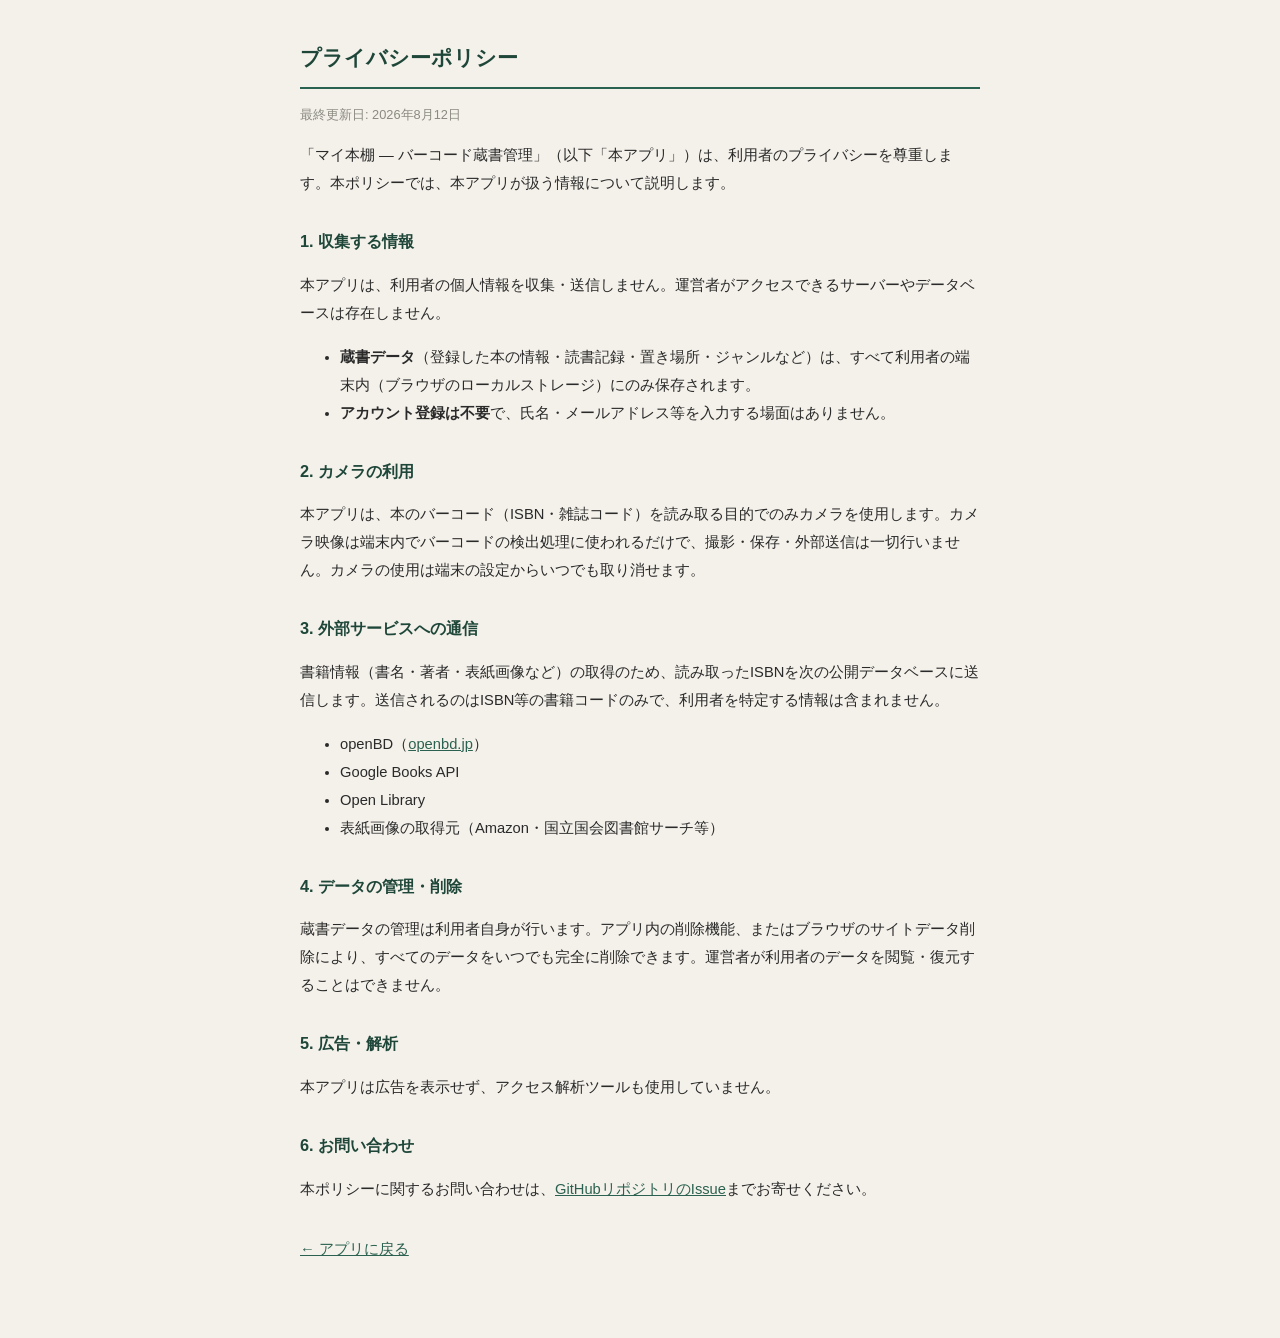
==== privacy.html @ d3109c09 "共有機能・OGP・プライバシーポリシー・公開向けREADME・MITライセンス (v2.3) - 管理画面に「アプリを共有」(リンク送信/QRコード表示)を追加 - SNS/LINEでリンクが見栄えよ" ====
<!DOCTYPE html>
<html lang="ja">
<head>
<meta charset="UTF-8">
<meta name="viewport" content="width=device-width, initial-scale=1.0">
<meta name="theme-color" content="#2b6150">
<title>プライバシーポリシー — マイ本棚</title>
<style>
  body {
    font-family: "Hiragino Kaku Gothic ProN", "Yu Gothic", "Noto Sans JP", sans-serif;
    background: #f4f1ea;
    color: #2a2a2a;
    line-height: 1.9;
    max-width: 680px;
    margin: 0 auto;
    padding: 24px 20px 60px;
  }
  h1 { font-size: 1.3rem; color: #1e4639; border-bottom: 2px solid #2b6150; padding-bottom: 10px; }
  h2 { font-size: 1.02rem; color: #1e4639; margin-top: 28px; }
  p, li { font-size: .92rem; }
  a { color: #2b6150; }
  .updated { color: #8a8a80; font-size: .8rem; }
</style>
</head>
<body>
<h1>プライバシーポリシー</h1>
<p class="updated">最終更新日: 2026年8月12日</p>

<p>「マイ本棚 — バーコード蔵書管理」（以下「本アプリ」）は、利用者のプライバシーを尊重します。本ポリシーでは、本アプリが扱う情報について説明します。</p>

<h2>1. 収集する情報</h2>
<p>本アプリは、利用者の個人情報を収集・送信しません。運営者がアクセスできるサーバーやデータベースは存在しません。</p>
<ul>
  <li><strong>蔵書データ</strong>（登録した本の情報・読書記録・置き場所・ジャンルなど）は、すべて利用者の端末内（ブラウザのローカルストレージ）にのみ保存されます。</li>
  <li><strong>アカウント登録は不要</strong>で、氏名・メールアドレス等を入力する場面はありません。</li>
</ul>

<h2>2. カメラの利用</h2>
<p>本アプリは、本のバーコード（ISBN・雑誌コード）を読み取る目的でのみカメラを使用します。カメラ映像は端末内でバーコードの検出処理に使われるだけで、撮影・保存・外部送信は一切行いません。カメラの使用は端末の設定からいつでも取り消せます。</p>

<h2>3. 外部サービスへの通信</h2>
<p>書籍情報（書名・著者・表紙画像など）の取得のため、読み取ったISBNを次の公開データベースに送信します。送信されるのはISBN等の書籍コードのみで、利用者を特定する情報は含まれません。</p>
<ul>
  <li>openBD（<a href="https://openbd.jp/">openbd.jp</a>）</li>
  <li>Google Books API</li>
  <li>Open Library</li>
  <li>表紙画像の取得元（Amazon・国立国会図書館サーチ等）</li>
</ul>

<h2>4. データの管理・削除</h2>
<p>蔵書データの管理は利用者自身が行います。アプリ内の削除機能、またはブラウザのサイトデータ削除により、すべてのデータをいつでも完全に削除できます。運営者が利用者のデータを閲覧・復元することはできません。</p>

<h2>5. 広告・解析</h2>
<p>本アプリは広告を表示せず、アクセス解析ツールも使用していません。</p>

<h2>6. お問い合わせ</h2>
<p>本ポリシーに関するお問い合わせは、<a href="https://github.com/KURU77/bookshelf_app/issues">GitHubリポジトリのIssue</a>までお寄せください。</p>

<p style="margin-top:32px"><a href="./index.html">← アプリに戻る</a></p>
</body>
</html>
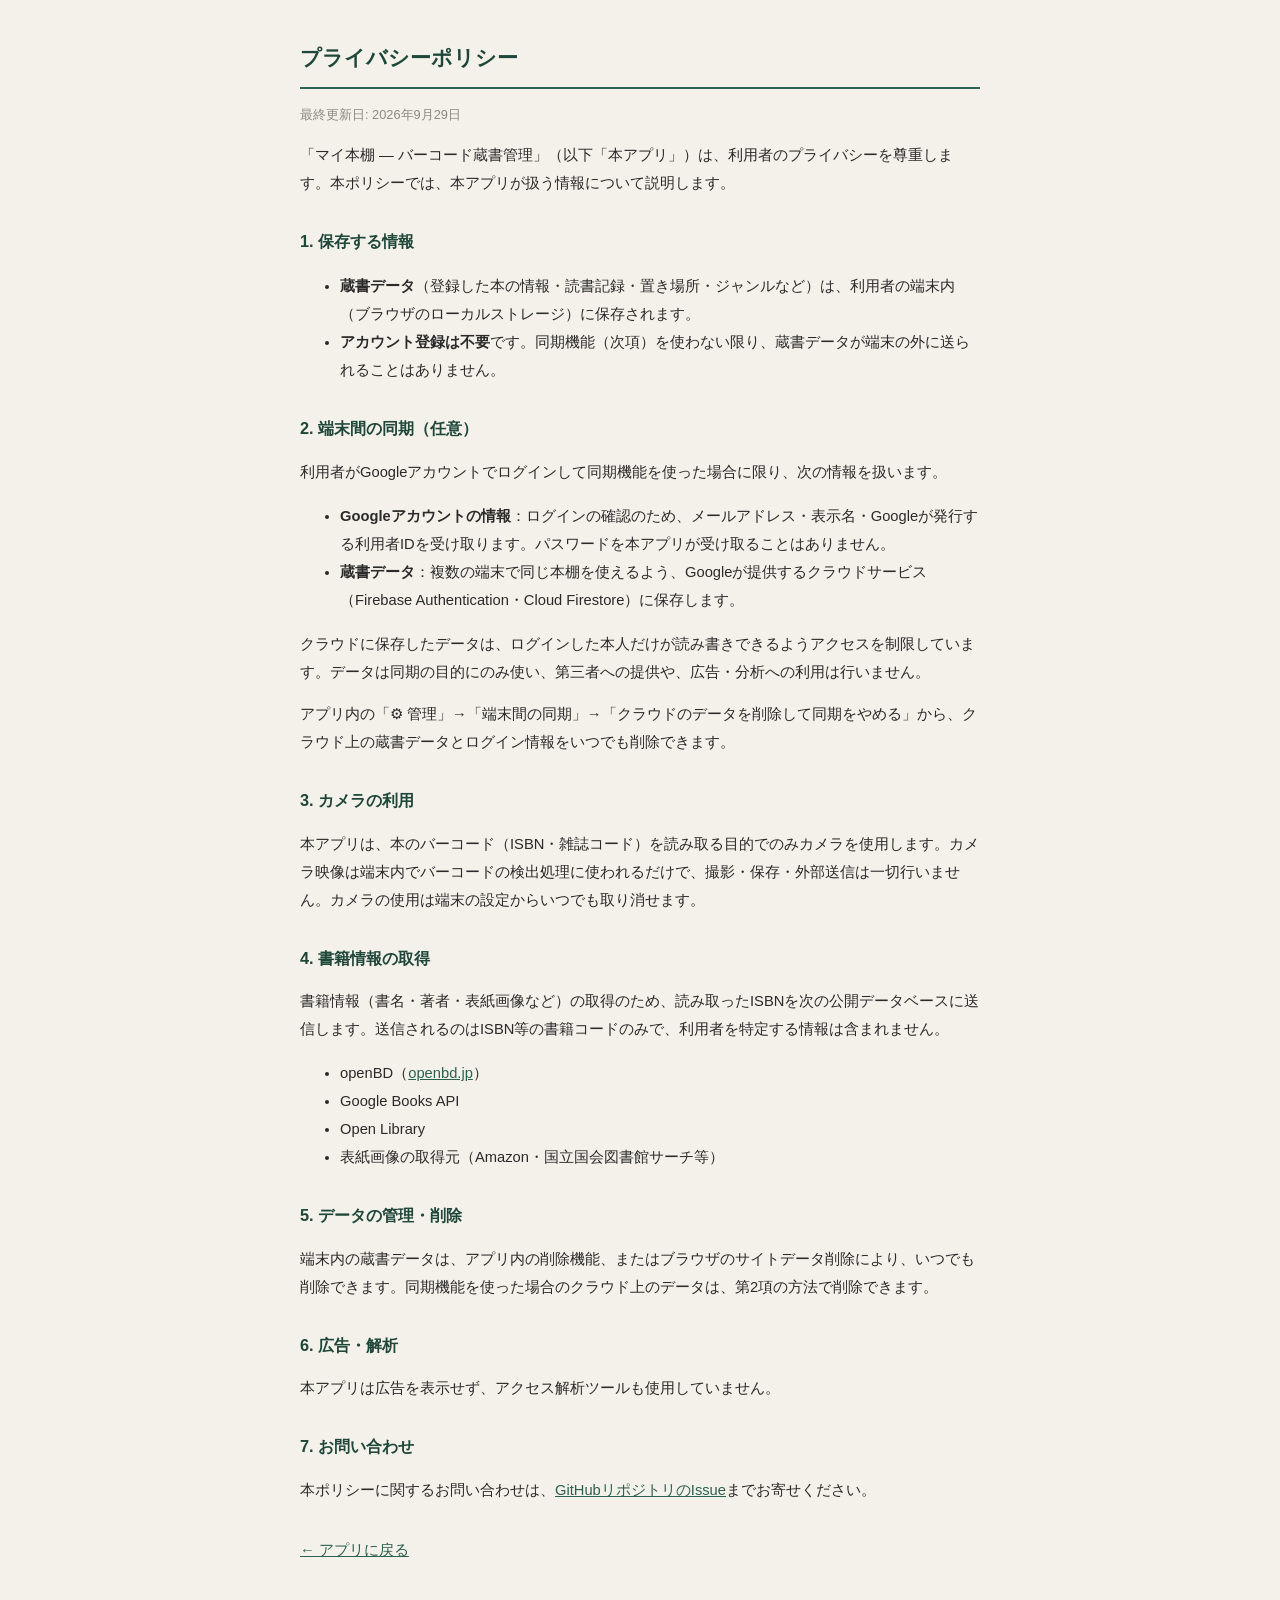
==== commit d580416d: "同期機能に合わせてプライバシーポリシーとREADMEを更新 - 任意の同期機能で扱う情報(Googleアカウント情報・クラウド保存)と削除方法を明記 - READMEに同期のしくみ、Firebaseの" ====
--- a/privacy.html
+++ b/privacy.html
@@ -24,21 +24,29 @@
 </head>
 <body>
 <h1>プライバシーポリシー</h1>
-<p class="updated">最終更新日: 2026年8月12日</p>
+<p class="updated">最終更新日: 2026年9月29日</p>
 
 <p>「マイ本棚 — バーコード蔵書管理」（以下「本アプリ」）は、利用者のプライバシーを尊重します。本ポリシーでは、本アプリが扱う情報について説明します。</p>
 
-<h2>1. 収集する情報</h2>
-<p>本アプリは、利用者の個人情報を収集・送信しません。運営者がアクセスできるサーバーやデータベースは存在しません。</p>
+<h2>1. 保存する情報</h2>
 <ul>
-  <li><strong>蔵書データ</strong>（登録した本の情報・読書記録・置き場所・ジャンルなど）は、すべて利用者の端末内（ブラウザのローカルストレージ）にのみ保存されます。</li>
-  <li><strong>アカウント登録は不要</strong>で、氏名・メールアドレス等を入力する場面はありません。</li>
+  <li><strong>蔵書データ</strong>（登録した本の情報・読書記録・置き場所・ジャンルなど）は、利用者の端末内（ブラウザのローカルストレージ）に保存されます。</li>
+  <li><strong>アカウント登録は不要</strong>です。同期機能（次項）を使わない限り、蔵書データが端末の外に送られることはありません。</li>
 </ul>
 
-<h2>2. カメラの利用</h2>
+<h2>2. 端末間の同期（任意）</h2>
+<p>利用者がGoogleアカウントでログインして同期機能を使った場合に限り、次の情報を扱います。</p>
+<ul>
+  <li><strong>Googleアカウントの情報</strong>：ログインの確認のため、メールアドレス・表示名・Googleが発行する利用者IDを受け取ります。パスワードを本アプリが受け取ることはありません。</li>
+  <li><strong>蔵書データ</strong>：複数の端末で同じ本棚を使えるよう、Googleが提供するクラウドサービス（Firebase Authentication・Cloud Firestore）に保存します。</li>
+</ul>
+<p>クラウドに保存したデータは、ログインした本人だけが読み書きできるようアクセスを制限しています。データは同期の目的にのみ使い、第三者への提供や、広告・分析への利用は行いません。</p>
+<p>アプリ内の「⚙ 管理」→「端末間の同期」→「クラウドのデータを削除して同期をやめる」から、クラウド上の蔵書データとログイン情報をいつでも削除できます。</p>
+
+<h2>3. カメラの利用</h2>
 <p>本アプリは、本のバーコード（ISBN・雑誌コード）を読み取る目的でのみカメラを使用します。カメラ映像は端末内でバーコードの検出処理に使われるだけで、撮影・保存・外部送信は一切行いません。カメラの使用は端末の設定からいつでも取り消せます。</p>
 
-<h2>3. 外部サービスへの通信</h2>
+<h2>4. 書籍情報の取得</h2>
 <p>書籍情報（書名・著者・表紙画像など）の取得のため、読み取ったISBNを次の公開データベースに送信します。送信されるのはISBN等の書籍コードのみで、利用者を特定する情報は含まれません。</p>
 <ul>
   <li>openBD（<a href="https://openbd.jp/">openbd.jp</a>）</li>
@@ -47,13 +55,13 @@
   <li>表紙画像の取得元（Amazon・国立国会図書館サーチ等）</li>
 </ul>
 
-<h2>4. データの管理・削除</h2>
-<p>蔵書データの管理は利用者自身が行います。アプリ内の削除機能、またはブラウザのサイトデータ削除により、すべてのデータをいつでも完全に削除できます。運営者が利用者のデータを閲覧・復元することはできません。</p>
+<h2>5. データの管理・削除</h2>
+<p>端末内の蔵書データは、アプリ内の削除機能、またはブラウザのサイトデータ削除により、いつでも削除できます。同期機能を使った場合のクラウド上のデータは、第2項の方法で削除できます。</p>
 
-<h2>5. 広告・解析</h2>
+<h2>6. 広告・解析</h2>
 <p>本アプリは広告を表示せず、アクセス解析ツールも使用していません。</p>
 
-<h2>6. お問い合わせ</h2>
+<h2>7. お問い合わせ</h2>
 <p>本ポリシーに関するお問い合わせは、<a href="https://github.com/KURU77/bookshelf_app/issues">GitHubリポジトリのIssue</a>までお寄せください。</p>
 
 <p style="margin-top:32px"><a href="./index.html">← アプリに戻る</a></p>
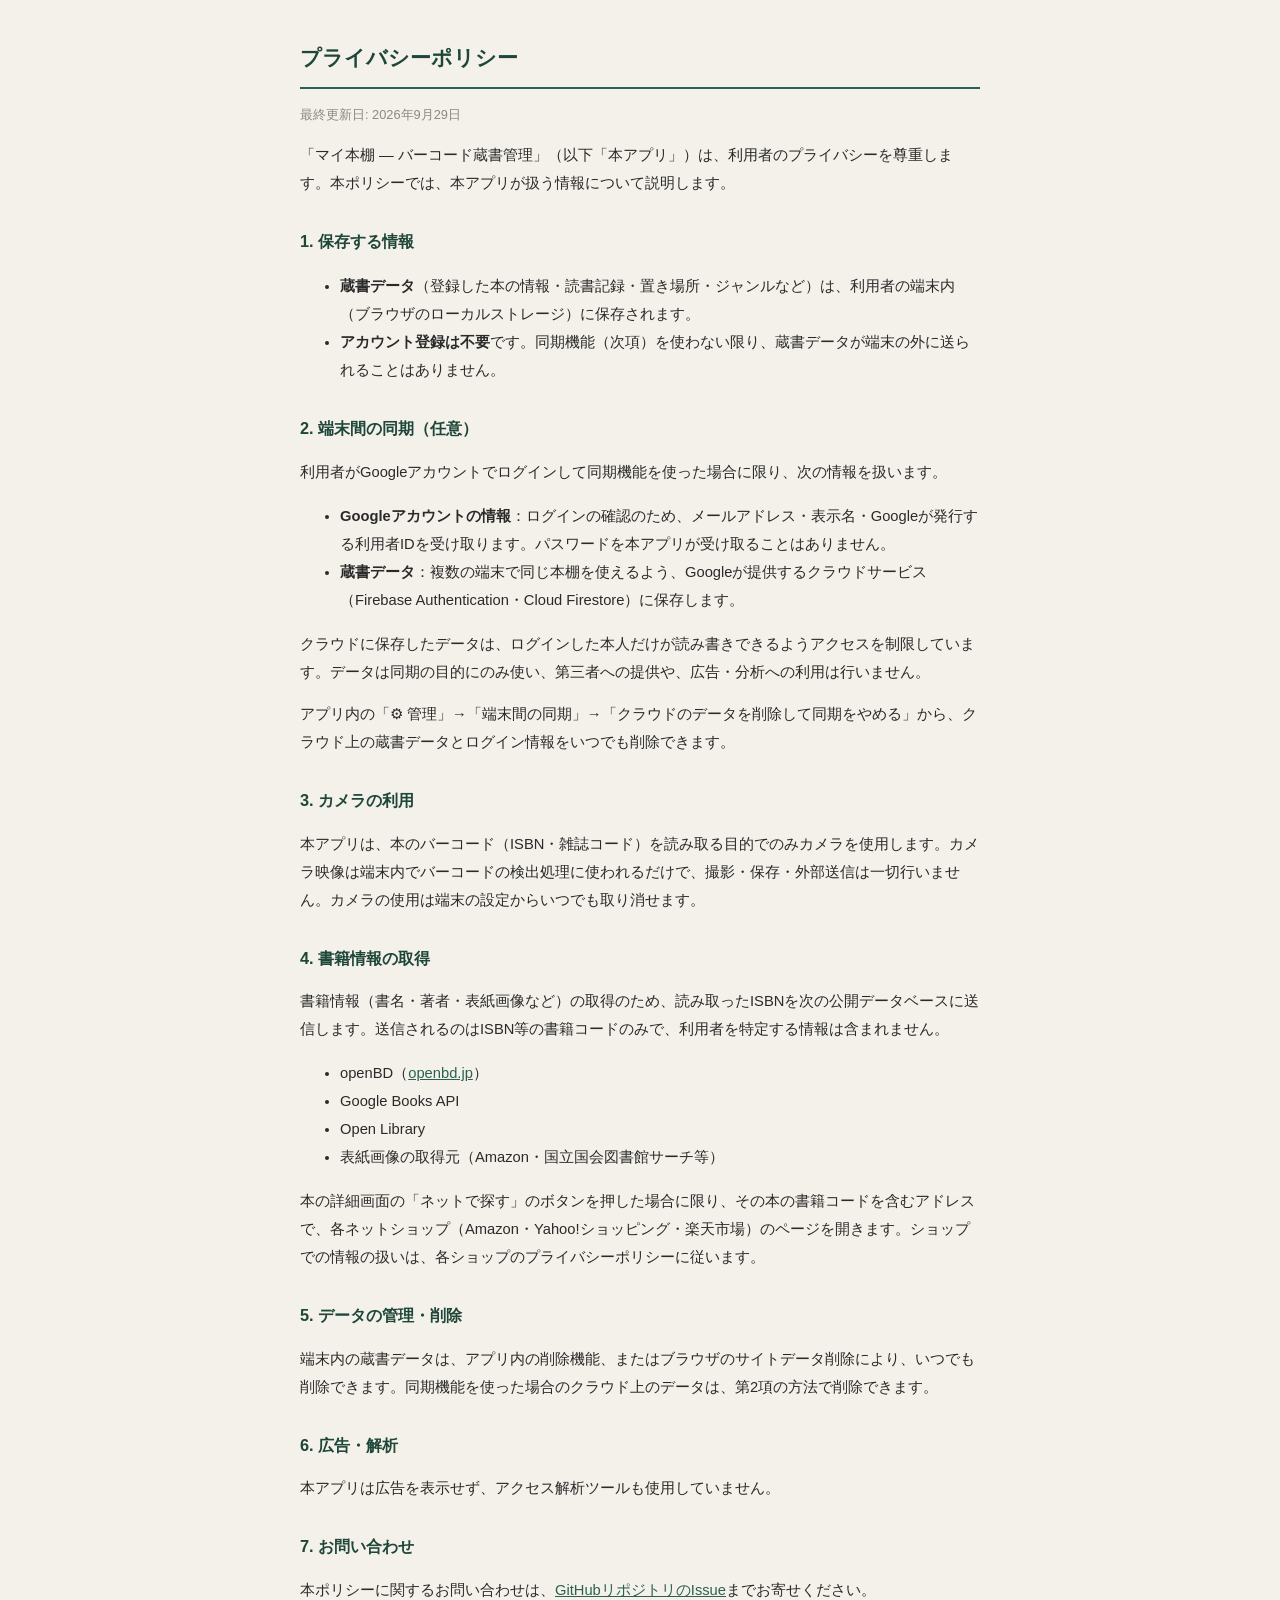
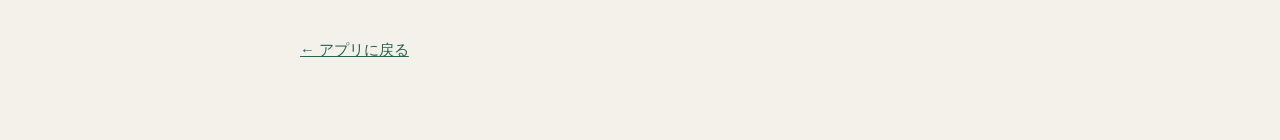
==== commit 1c4036f7: "定価の取得・検討中リストのカート・ネットショップへのリンク・ジャンル複数化 (v3.0) - openBDの出版社情報から定価(本体・税込)を取得。登録済みの本にも起動時に補い、   見つからない本は" ====
--- a/privacy.html
+++ b/privacy.html
@@ -54,6 +54,7 @@
   <li>Open Library</li>
   <li>表紙画像の取得元（Amazon・国立国会図書館サーチ等）</li>
 </ul>
+<p>本の詳細画面の「ネットで探す」のボタンを押した場合に限り、その本の書籍コードを含むアドレスで、各ネットショップ（Amazon・Yahoo!ショッピング・楽天市場）のページを開きます。ショップでの情報の扱いは、各ショップのプライバシーポリシーに従います。</p>
 
 <h2>5. データの管理・削除</h2>
 <p>端末内の蔵書データは、アプリ内の削除機能、またはブラウザのサイトデータ削除により、いつでも削除できます。同期機能を使った場合のクラウド上のデータは、第2項の方法で削除できます。</p>
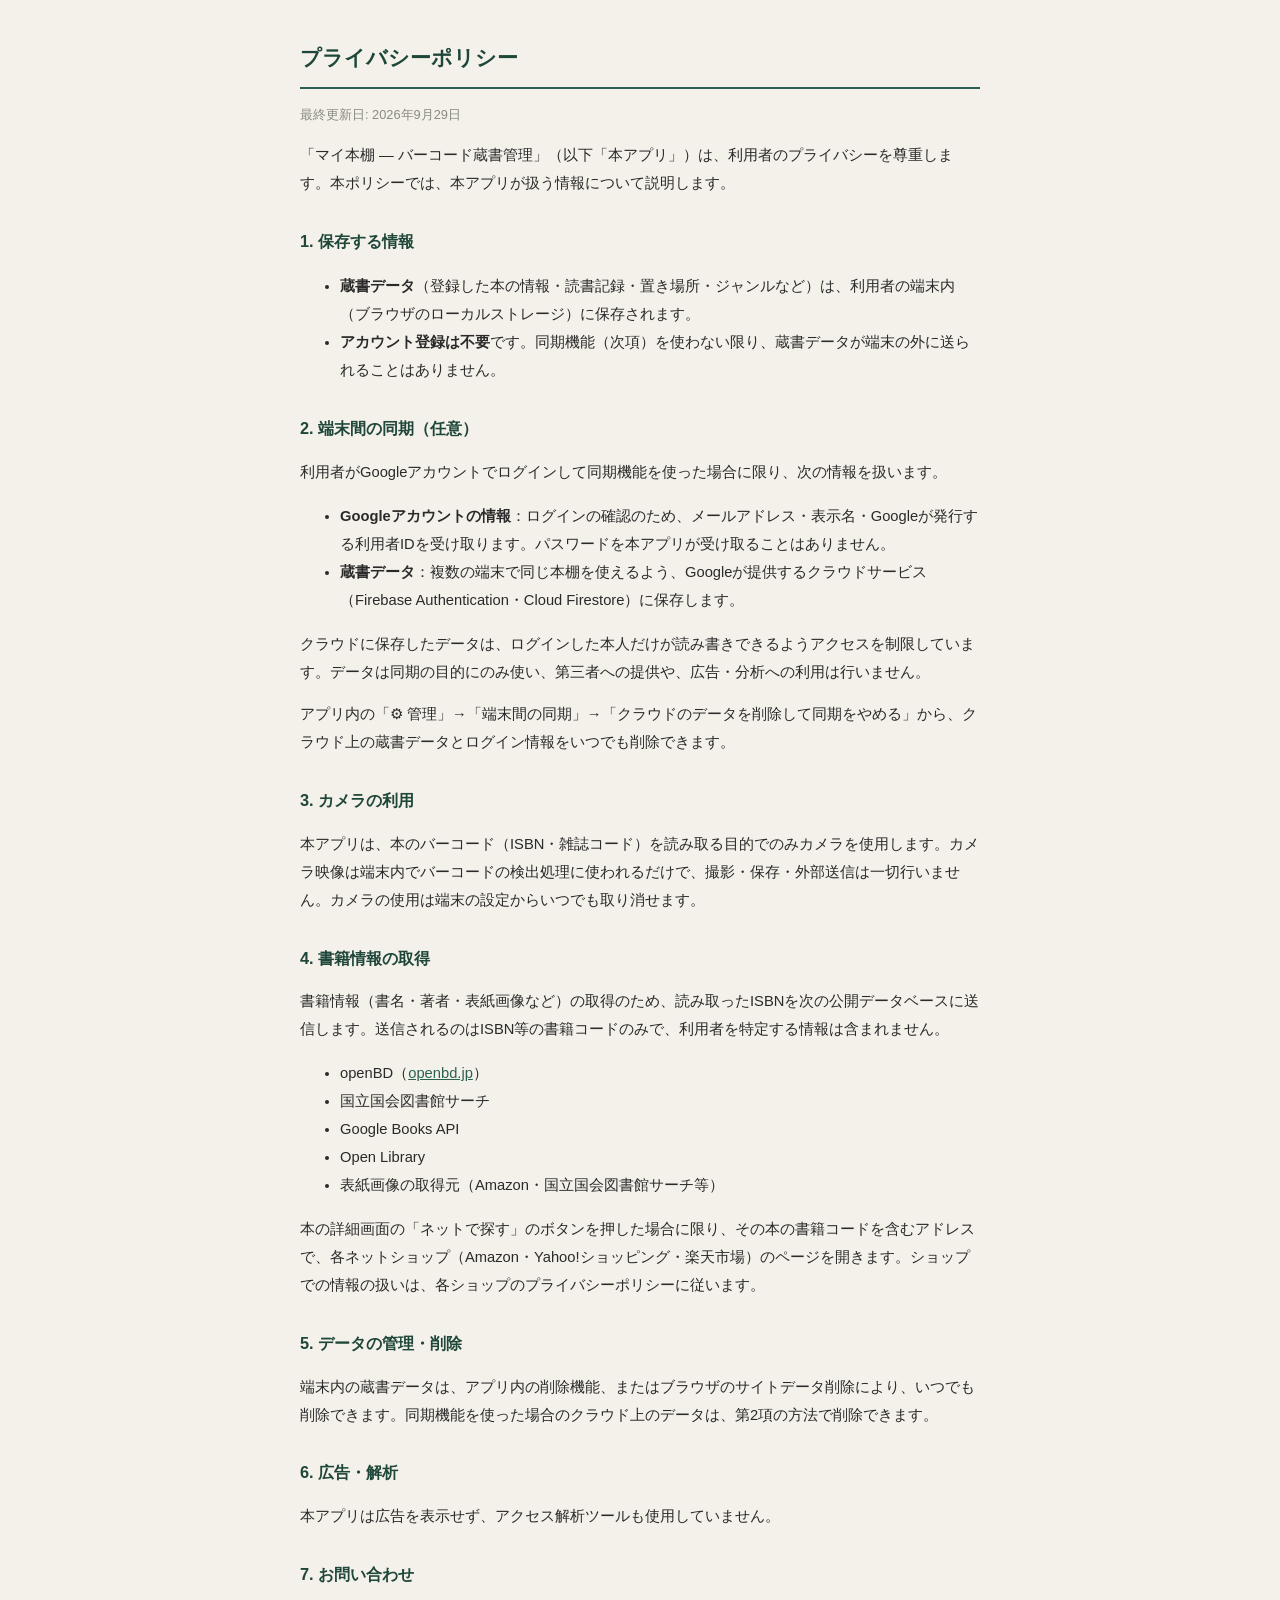
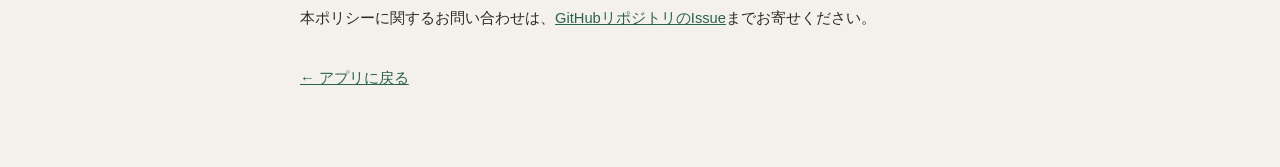
==== commit 2b023407: "国内の本が見つからない・定価が取れない問題を改善 (v3.3) - 検索先に国立国会図書館サーチを追加(国内の本は納本でほぼ網羅)。   問い合わせたISBNを識別子に持つ記録だけを使い、点字版などの" ====
--- a/privacy.html
+++ b/privacy.html
@@ -50,6 +50,7 @@
 <p>書籍情報（書名・著者・表紙画像など）の取得のため、読み取ったISBNを次の公開データベースに送信します。送信されるのはISBN等の書籍コードのみで、利用者を特定する情報は含まれません。</p>
 <ul>
   <li>openBD（<a href="https://openbd.jp/">openbd.jp</a>）</li>
+  <li>国立国会図書館サーチ</li>
   <li>Google Books API</li>
   <li>Open Library</li>
   <li>表紙画像の取得元（Amazon・国立国会図書館サーチ等）</li>
